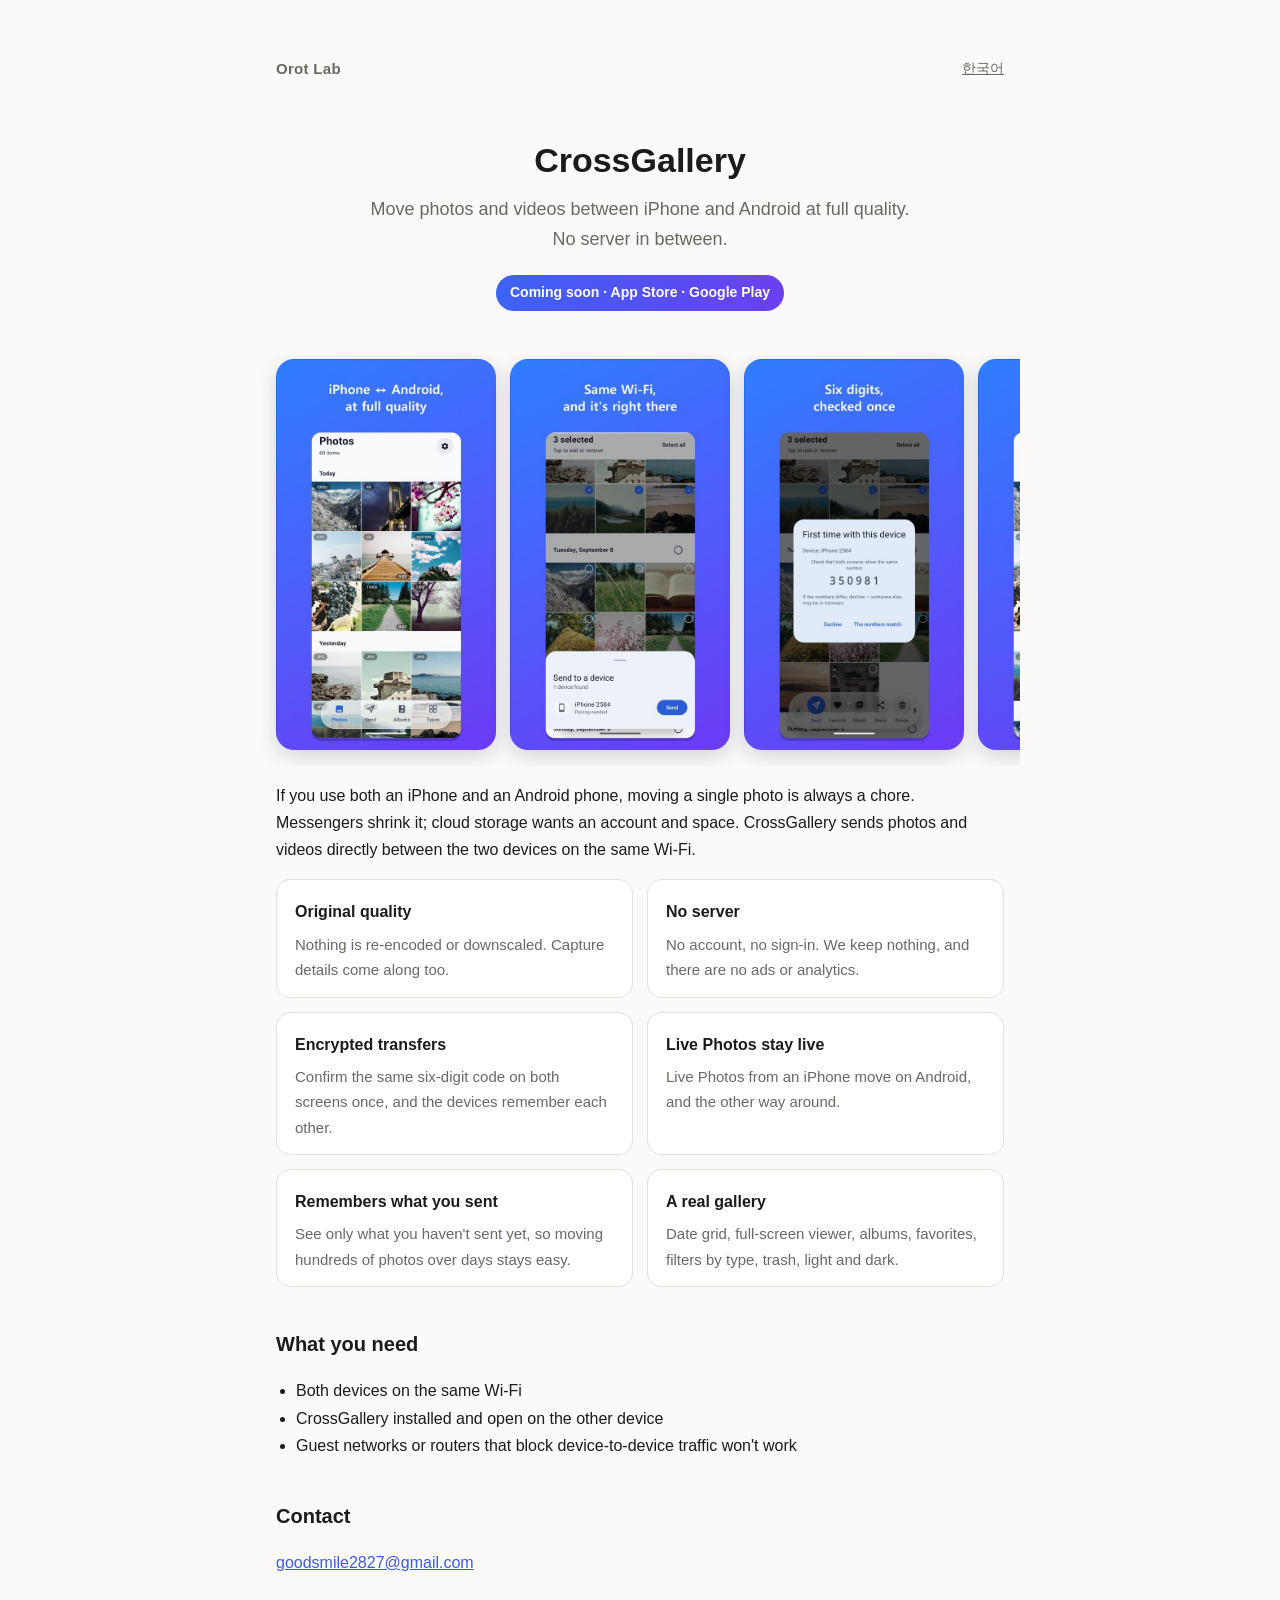
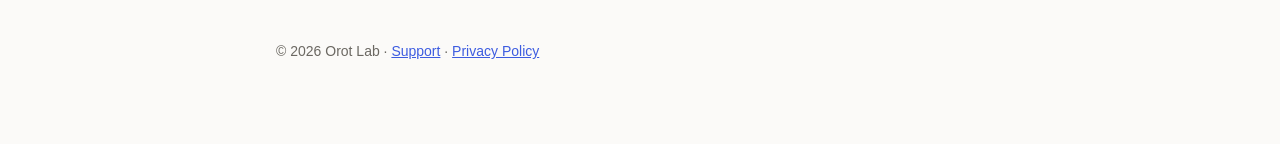
==== en/index.html @ c9f6dfe4 "지원 페이지 /support/ - 자주 묻는 질문과 문의 Co-Authored-By: Claude Opus 5.5 <noreply@anthropic.com>" ====
<!doctype html>
<html lang="en">
<head>
<meta charset="utf-8">
<meta name="viewport" content="width=device-width, initial-scale=1">
<title>CrossGallery · Orot Lab</title>
<meta name="description" content="Move photos and videos between iPhone and Android at full quality. No server.">
<link rel="alternate" hreflang="ko" href="https://orotlab.com/">
<link rel="stylesheet" href="/style.css?v=3">
</head>
<body>
<main>
  <header class="top">
    <a class="brand" href="/en/">Orot Lab</a>
    <a class="lang" href="/">한국어</a>
  </header>

  <section class="hero">
    <h1>CrossGallery</h1>
    <p class="lead">Move photos and videos between iPhone and Android at full quality.<br>No server in between.</p>
    <span class="badge">Coming soon · App Store · Google Play</span>
  </section>

  <div class="shots">
    <img src="/img/en_1_grid.jpg" alt="Photo grid by date" width="540" height="960">
    <img src="/img/en_2_send.jpg" alt="Sending photos" width="540" height="960">
    <img src="/img/en_3_pair.jpg" alt="Confirming a six-digit code when pairing" width="540" height="960">
    <img src="/img/en_4_unsent.jpg" alt="Only the photos you haven't sent yet" width="540" height="960">
    <img src="/img/en_5_viewer.jpg" alt="Full-screen viewer" width="540" height="960">
    <img src="/img/en_6_dark.jpg" alt="Dark theme" width="540" height="960">
  </div>

  <p>If you use both an iPhone and an Android phone, moving a single photo is always a chore. Messengers
  shrink it; cloud storage wants an account and space. CrossGallery sends photos and videos directly
  between the two devices on the same Wi-Fi.</p>

  <div class="features">
    <div class="feature"><h3>Original quality</h3><p>Nothing is re-encoded or downscaled. Capture details come along too.</p></div>
    <div class="feature"><h3>No server</h3><p>No account, no sign-in. We keep nothing, and there are no ads or analytics.</p></div>
    <div class="feature"><h3>Encrypted transfers</h3><p>Confirm the same six-digit code on both screens once, and the devices remember each other.</p></div>
    <div class="feature"><h3>Live Photos stay live</h3><p>Live Photos from an iPhone move on Android, and the other way around.</p></div>
    <div class="feature"><h3>Remembers what you sent</h3><p>See only what you haven't sent yet, so moving hundreds of photos over days stays easy.</p></div>
    <div class="feature"><h3>A real gallery</h3><p>Date grid, full-screen viewer, albums, favorites, filters by type, trash, light and dark.</p></div>
  </div>

  <h2>What you need</h2>
  <ul class="needs">
    <li>Both devices on the same Wi-Fi</li>
    <li>CrossGallery installed and open on the other device</li>
    <li>Guest networks or routers that block device-to-device traffic won't work</li>
  </ul>

  <h2>Contact</h2>
  <p><a href="mailto:goodsmile2827@gmail.com">goodsmile2827@gmail.com</a></p>

  <footer>© 2026 Orot Lab · <a href="/support/#en">Support</a> · <a href="/privacy/#en">Privacy Policy</a></footer>
</main>
</body>
</html>
---- style.css ----
:root {
  --bg: #fbfaf8;
  --text: #1c1b19;
  --muted: #6b6862;
  --line: #e4e1dc;
  --accent: #3d5ce0;
}
@media (prefers-color-scheme: dark) {
  :root {
    --bg: #161615;
    --text: #ecebe8;
    --muted: #9c9993;
    --line: #2e2d2b;
    --accent: #8fb6dc;
  }
}
* { box-sizing: border-box; }
body {
  margin: 0;
  background: var(--bg);
  color: var(--text);
  font: 16px/1.7 -apple-system, BlinkMacSystemFont, "Apple SD Gothic Neo", "Noto Sans KR", "Segoe UI", sans-serif;
}
main { max-width: 760px; margin: 0 auto; padding: 56px 16px 80px; }
header { margin-bottom: 40px; }
.brand { font-weight: 700; font-size: 15px; letter-spacing: .02em; color: var(--muted); text-decoration: none; }
h1 { font-size: 30px; line-height: 1.3; margin: 12px 0 8px; }
h2 { font-size: 20px; margin: 40px 0 8px; }
h3 { font-size: 16px; margin: 24px 0 4px; }
p, li { color: var(--text); }
.muted { color: var(--muted); font-size: 14px; }
a { color: var(--accent); }
hr { border: 0; border-top: 1px solid var(--line); margin: 56px 0; }
table { width: 100%; border-collapse: collapse; font-size: 15px; }
th, td { text-align: left; vertical-align: top; padding: 8px 8px 8px 0; border-bottom: 1px solid var(--line); }
th { color: var(--muted); font-weight: 600; }
footer { margin-top: 64px; color: var(--muted); font-size: 14px; }

/* 첫 페이지 */
:root { --brand1: #3d63f5; --brand2: #6b3ff0; --card: #ffffff; }
@media (prefers-color-scheme: dark) { :root { --card: #1f1f1d; } }
.top { display: flex; justify-content: space-between; align-items: center; }
.lang { font-size: 14px; color: var(--muted); }
.hero { text-align: center; padding: 16px 0 8px; }
.hero h1 { font-size: 34px; margin: 0 0 12px; }
.hero .lead { font-size: 18px; color: var(--muted); margin: 0 auto; max-width: 30em; }
.badge { display: inline-block; margin-top: 20px; padding: 6px 14px; border-radius: 999px;
  background: linear-gradient(90deg, var(--brand1), var(--brand2)); color: #fff; font-size: 14px; font-weight: 600; }
.shots { display: flex; gap: 14px; overflow-x: auto; scroll-snap-type: x mandatory;
  margin: 36px -16px 0; padding: 4px 16px 16px; }
.shots img { flex: 0 0 auto; width: 220px; height: auto; border-radius: 18px; scroll-snap-align: center;
  box-shadow: 0 6px 20px rgba(40, 40, 90, .18); }
.features { display: grid; grid-template-columns: repeat(auto-fit, minmax(260px, 1fr)); gap: 14px; margin-top: 16px; }
.feature { background: var(--card); border: 1px solid var(--line); border-radius: 14px; padding: 18px 18px 14px; }
.feature h3 { margin: 0 0 6px; }
.feature p { margin: 0; color: var(--muted); font-size: 15px; }
ul.needs { padding-left: 20px; color: var(--muted); }

/* 지원 */
.contact { background: var(--card); border: 1px solid var(--line); border-radius: 14px; padding: 16px 18px; margin-bottom: 8px; }
details { border-bottom: 1px solid var(--line); padding: 10px 0; }
details summary { cursor: pointer; font-weight: 600; }
details[open] summary { margin-bottom: 4px; }
details p, details ul { margin: 6px 0 4px; color: var(--muted); }
details li { color: var(--muted); }
code { font-size: 14px; }
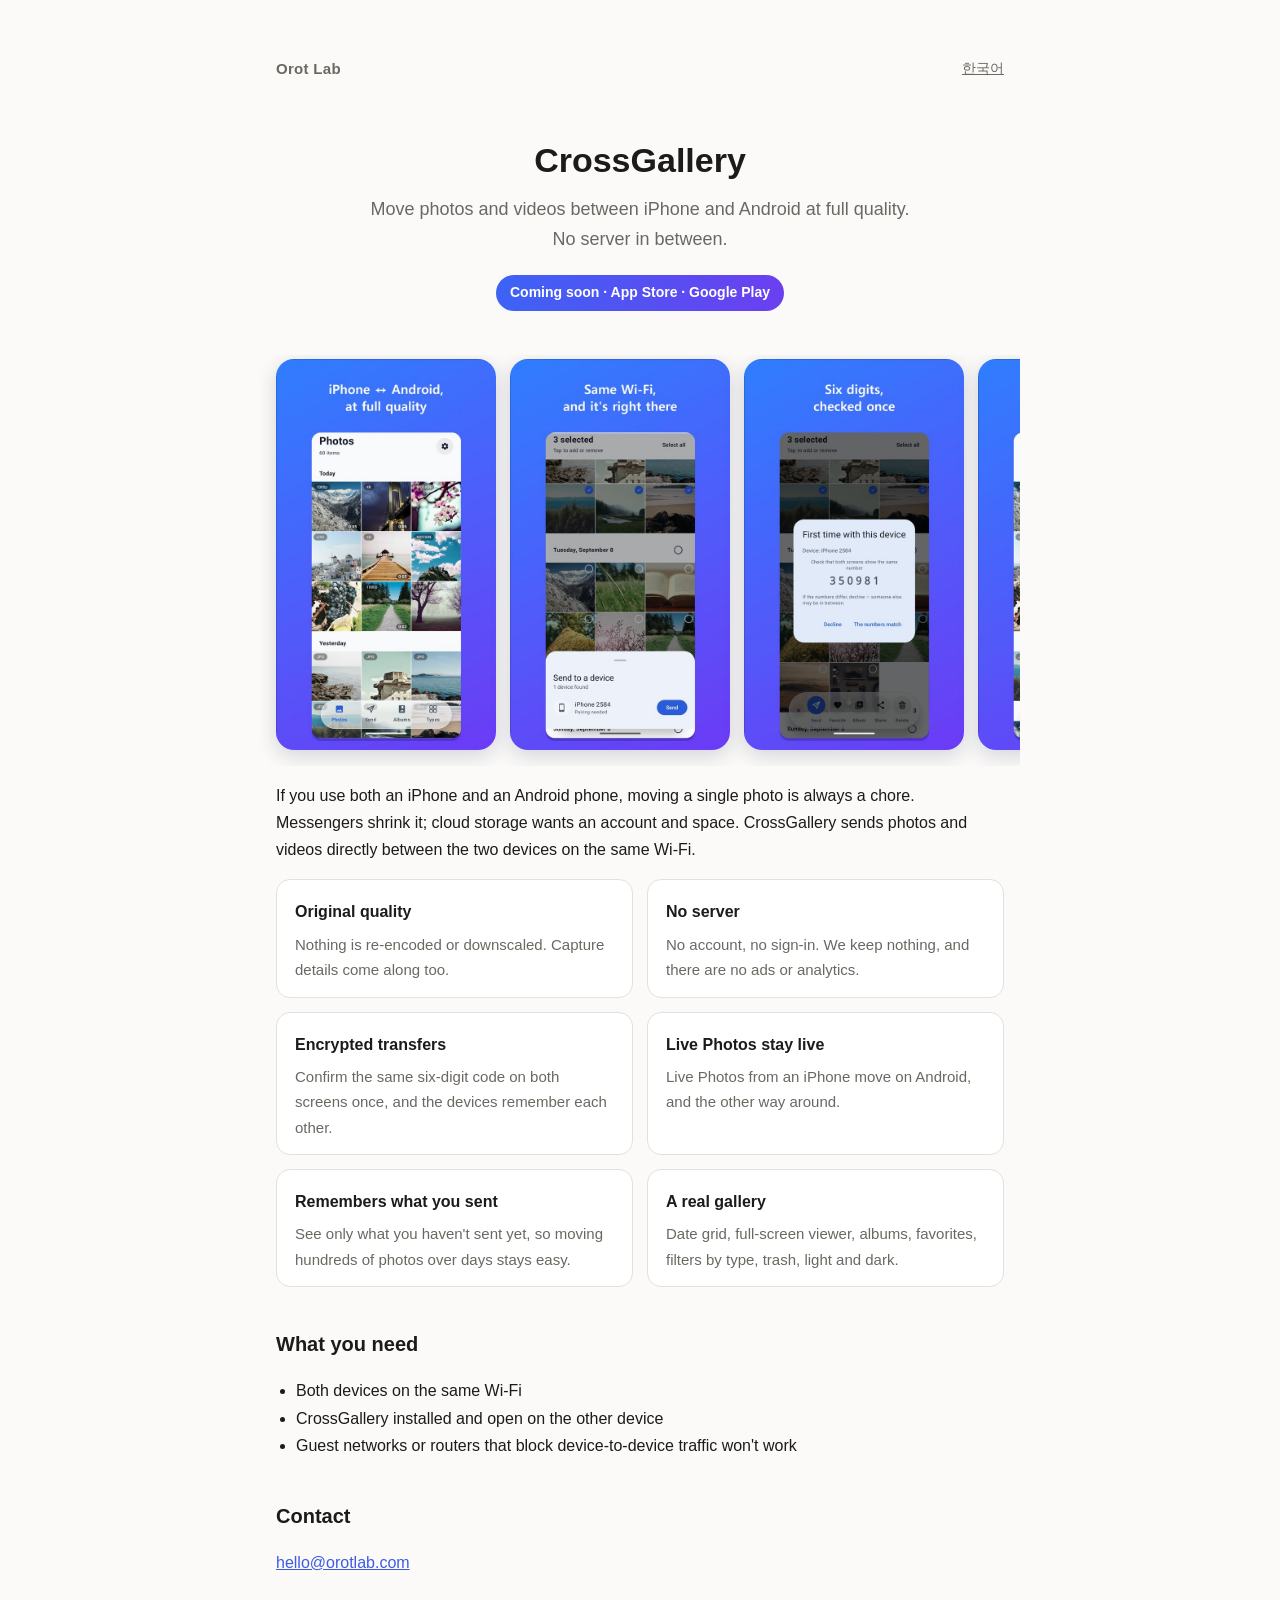
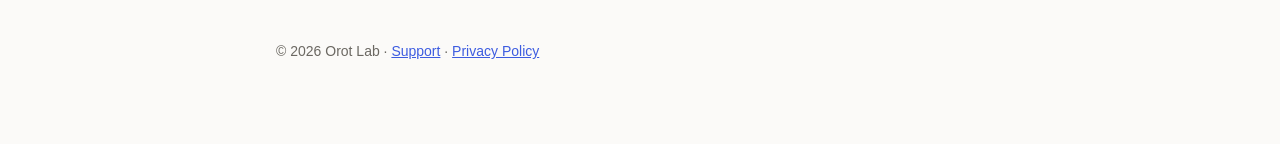
==== commit 5009c675: "연락처를 hello@orotlab.com 으로 Co-Authored-By: Claude Opus 5.5 <noreply@anthropic.com>" ====
--- a/en/index.html
+++ b/en/index.html
@@ -51,7 +51,7 @@
   </ul>
 
   <h2>Contact</h2>
-  <p><a href="mailto:goodsmile2827@gmail.com">goodsmile2827@gmail.com</a></p>
+  <p><a href="mailto:hello@orotlab.com">hello@orotlab.com</a></p>
 
   <footer>© 2026 Orot Lab · <a href="/support/#en">Support</a> · <a href="/privacy/#en">Privacy Policy</a></footer>
 </main>
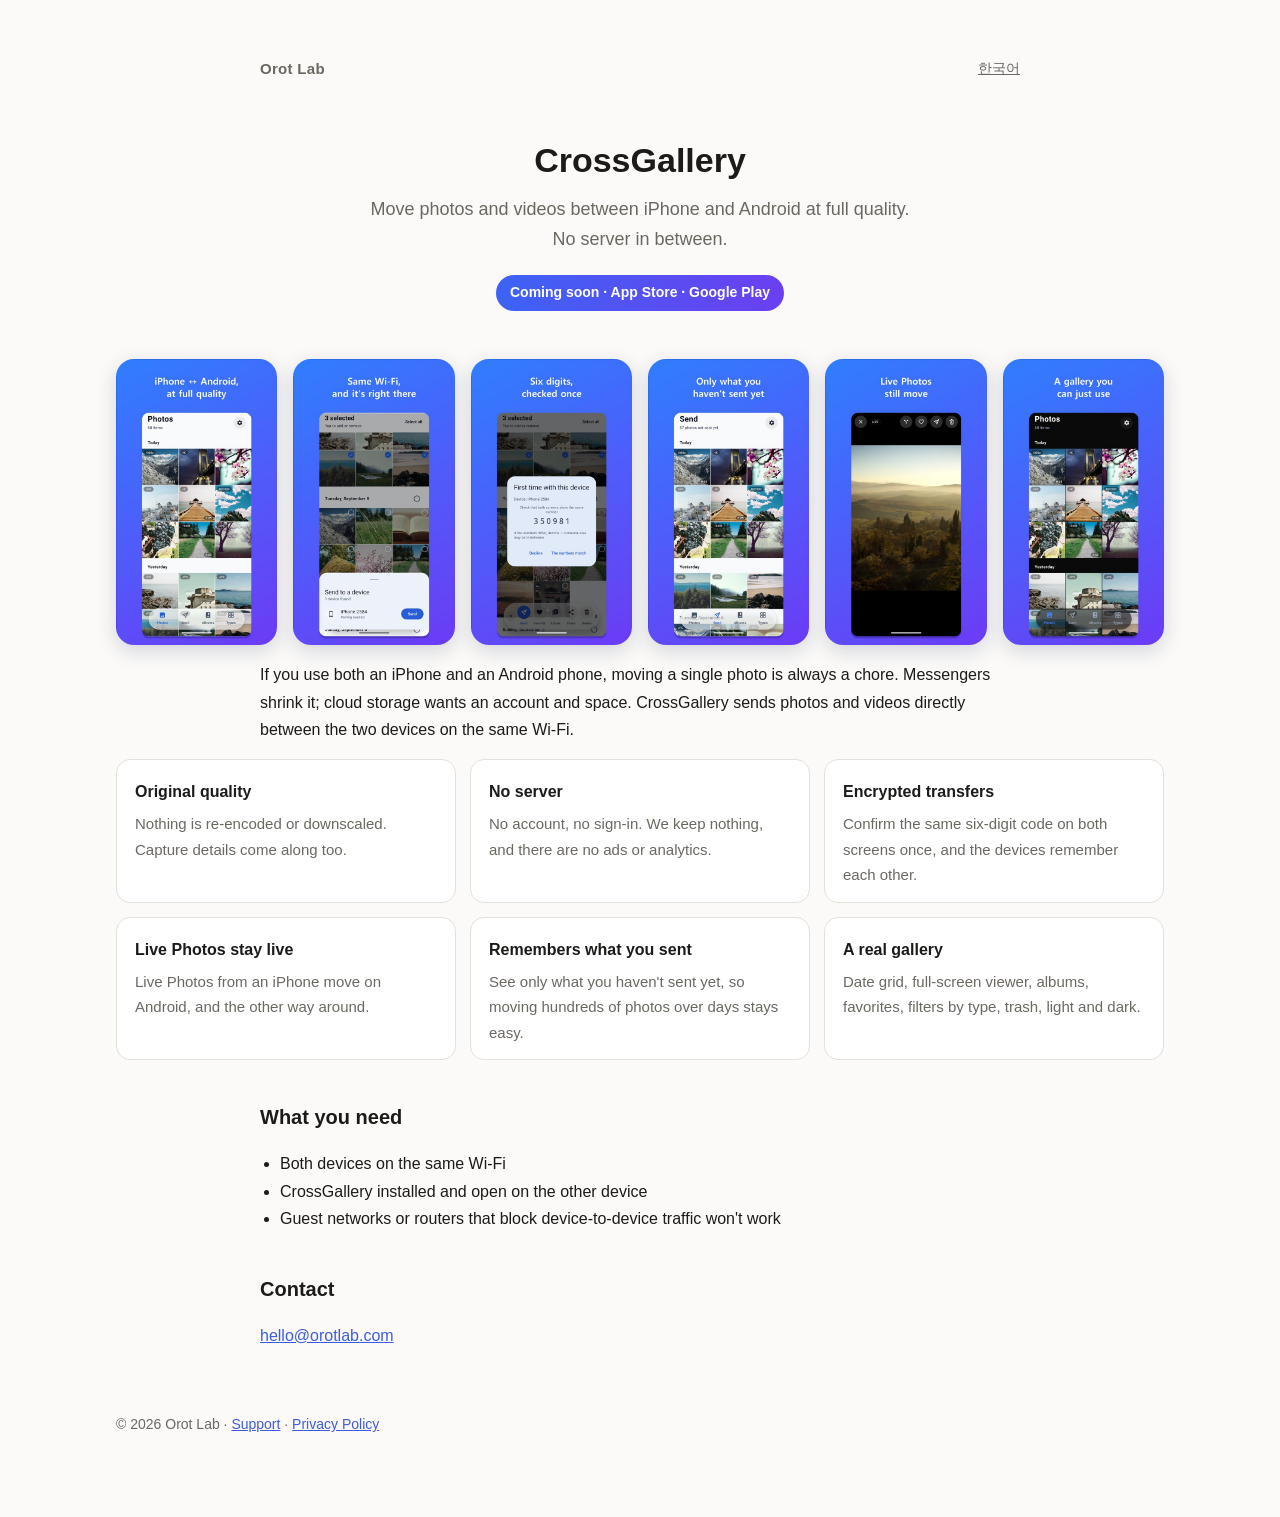
==== commit 876d1d7a: "PC 폭에서 넓게 - 스크린샷 한 줄, 기능 3열, 지원 질문 2열 Co-Authored-By: Claude Opus 5.5 <noreply@anthropic.com>" ====
--- a/en/index.html
+++ b/en/index.html
@@ -6,10 +6,10 @@
 <title>CrossGallery · Orot Lab</title>
 <meta name="description" content="Move photos and videos between iPhone and Android at full quality. No server.">
 <link rel="alternate" hreflang="ko" href="https://orotlab.com/">
-<link rel="stylesheet" href="/style.css?v=3">
+<link rel="stylesheet" href="/style.css?v=4">
 </head>
 <body>
-<main>
+<main class="wide">
   <header class="top">
     <a class="brand" href="/en/">Orot Lab</a>
     <a class="lang" href="/">한국어</a>
--- a/style.css
+++ b/style.css
@@ -64,3 +64,16 @@
 details p, details ul { margin: 6px 0 4px; color: var(--muted); }
 details li { color: var(--muted); }
 code { font-size: 14px; }
+
+/* PC 폭 - 휴대폰은 위의 한 줄 배치 그대로 */
+@media (min-width: 1024px) {
+  main.wide { max-width: 1080px; }
+  main.wide > p, main.wide > ul, main.wide > h2, main.wide > header, main.wide > .contact {
+    max-width: 760px; margin-left: auto; margin-right: auto; }
+  .shots { overflow: visible; margin: 40px 0 8px; padding: 0; gap: 16px; }
+  .shots img { width: calc((100% - 5 * 16px) / 6); }
+  .features { grid-template-columns: repeat(3, 1fr); }
+  .faq { display: grid; grid-template-columns: 1fr 1fr; column-gap: 48px; align-items: start; }
+  .faq-group h2 { margin-top: 32px; }
+  #en > h1, #en > .contact { max-width: 760px; margin-left: auto; margin-right: auto; }
+}
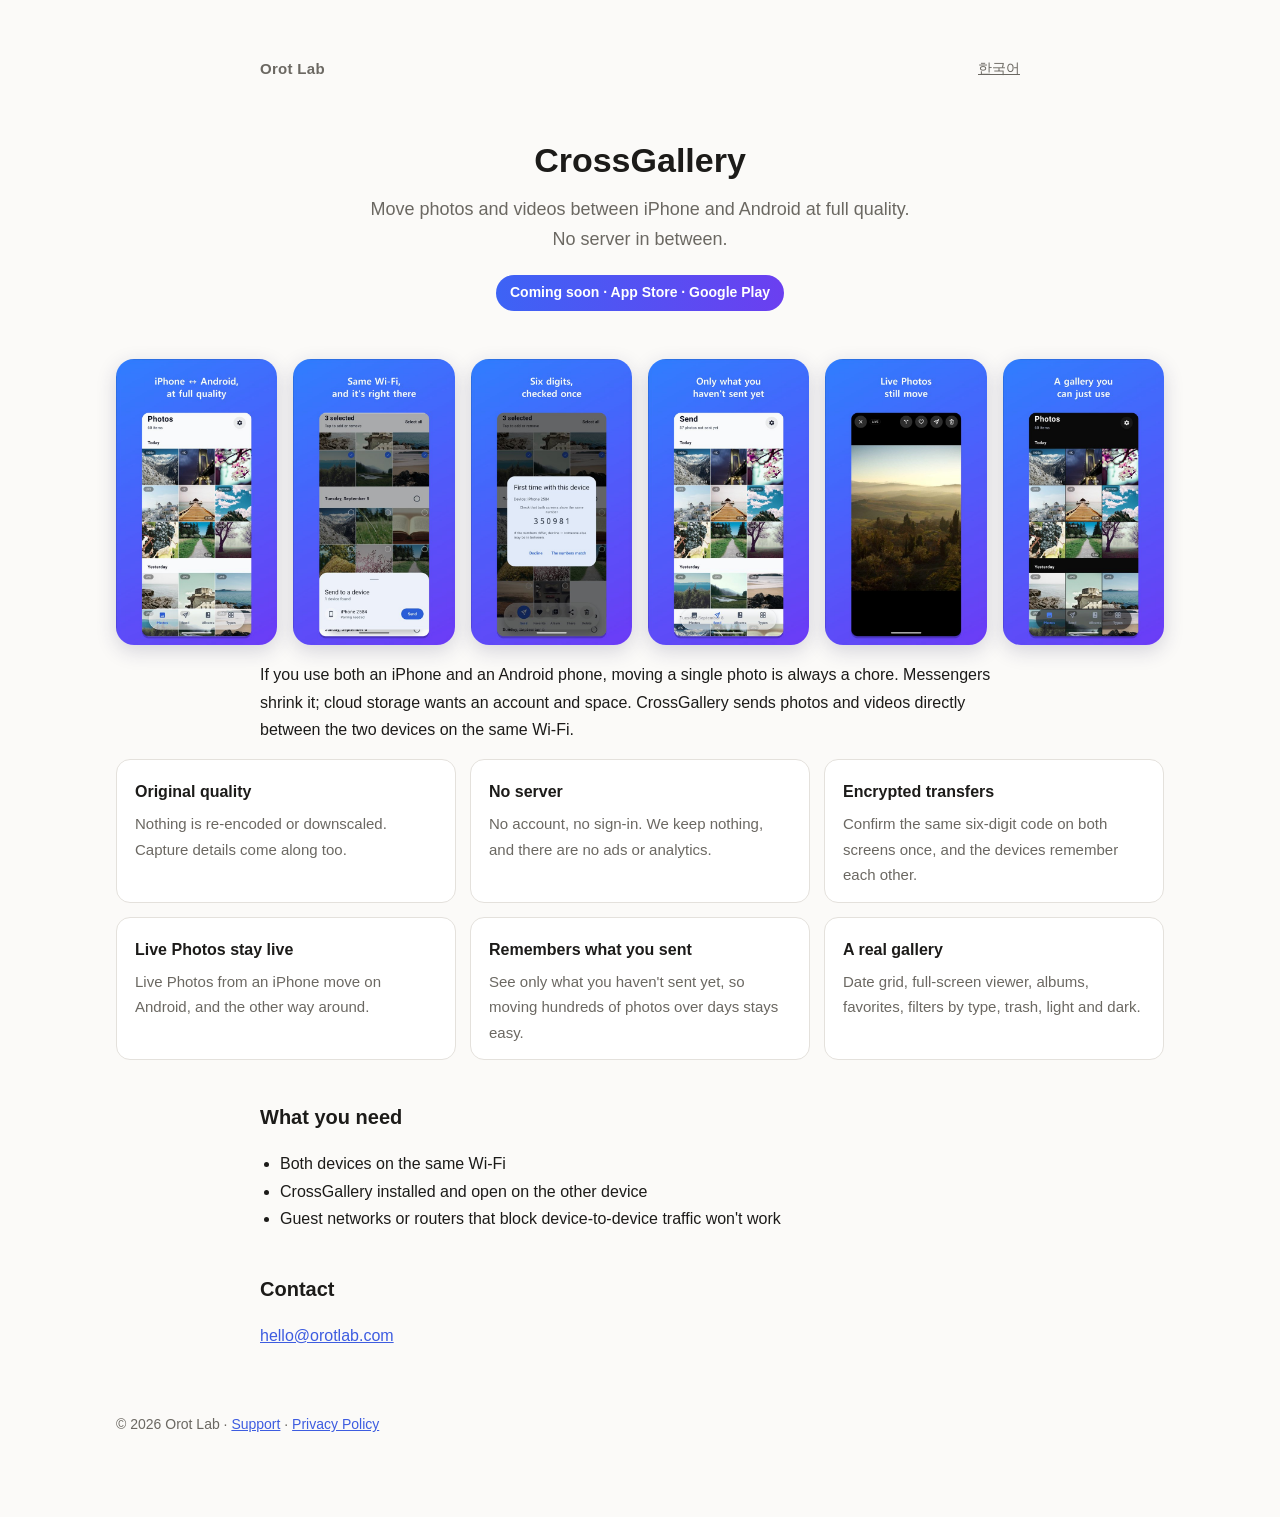
==== commit 37064aa0: "스크린샷에 올리면 벡터 돋보기 배지 - 흐린 zoom-in 커서 대신 Co-Authored-By: Claude Opus 5.5 <noreply@anthropic.com>" ====
--- a/en/index.html
+++ b/en/index.html
@@ -6,7 +6,7 @@
 <title>CrossGallery · Orot Lab</title>
 <meta name="description" content="Move photos and videos between iPhone and Android at full quality. No server.">
 <link rel="alternate" hreflang="ko" href="https://orotlab.com/">
-<link rel="stylesheet" href="/style.css?v=4">
+<link rel="stylesheet" href="/style.css?v=7">
 </head>
 <body>
 <main class="wide">
@@ -22,12 +22,12 @@
   </section>
 
   <div class="shots">
-    <img src="/img/en_1_grid.jpg" alt="Photo grid by date" width="540" height="960">
-    <img src="/img/en_2_send.jpg" alt="Sending photos" width="540" height="960">
-    <img src="/img/en_3_pair.jpg" alt="Confirming a six-digit code when pairing" width="540" height="960">
-    <img src="/img/en_4_unsent.jpg" alt="Only the photos you haven't sent yet" width="540" height="960">
-    <img src="/img/en_5_viewer.jpg" alt="Full-screen viewer" width="540" height="960">
-    <img src="/img/en_6_dark.jpg" alt="Dark theme" width="540" height="960">
+    <button class="shot" type="button"><img src="/img/en_1_grid.jpg" alt="Photo grid by date" width="540" height="960"></button>
+    <button class="shot" type="button"><img src="/img/en_2_send.jpg" alt="Sending photos" width="540" height="960"></button>
+    <button class="shot" type="button"><img src="/img/en_3_pair.jpg" alt="Confirming a six-digit code when pairing" width="540" height="960"></button>
+    <button class="shot" type="button"><img src="/img/en_4_unsent.jpg" alt="Only the photos you haven't sent yet" width="540" height="960"></button>
+    <button class="shot" type="button"><img src="/img/en_5_viewer.jpg" alt="Full-screen viewer" width="540" height="960"></button>
+    <button class="shot" type="button"><img src="/img/en_6_dark.jpg" alt="Dark theme" width="540" height="960"></button>
   </div>
 
   <p>If you use both an iPhone and an Android phone, moving a single photo is always a chore. Messengers
@@ -55,5 +55,6 @@
 
   <footer>© 2026 Orot Lab · <a href="/support/#en">Support</a> · <a href="/privacy/#en">Privacy Policy</a></footer>
 </main>
+<script src="/lightbox.js?v=2"></script>
 </body>
 </html>
--- a/style.css
+++ b/style.css
@@ -48,8 +48,19 @@
   background: linear-gradient(90deg, var(--brand1), var(--brand2)); color: #fff; font-size: 14px; font-weight: 600; }
 .shots { display: flex; gap: 14px; overflow-x: auto; scroll-snap-type: x mandatory;
   margin: 36px -16px 0; padding: 4px 16px 16px; }
-.shots img { flex: 0 0 auto; width: 220px; height: auto; border-radius: 18px; scroll-snap-align: center;
+/* 스크린샷 한 장 = 버튼. 누르면 크게 본다(lightbox.js) */
+.shot { flex: 0 0 auto; width: 220px; position: relative; padding: 0; border: 0; background: none;
+  border-radius: 18px; overflow: hidden; cursor: pointer; scroll-snap-align: center;
   box-shadow: 0 6px 20px rgba(40, 40, 90, .18); }
+.shot img { display: block; width: 100%; height: auto; transition: transform .25s ease, filter .25s ease; }
+/* 브라우저 돋보기 커서는 윈도우에서 작고 흐려서, 올리면 가운데에 벡터 돋보기 배지를 띄운다 */
+.shot::after { content: ""; position: absolute; inset: 0; margin: auto; width: 56px; height: 56px; border-radius: 50%;
+  background: rgba(255, 255, 255, .94) url("data:image/svg+xml,%3Csvg xmlns='http://www.w3.org/2000/svg' viewBox='0 0 24 24' fill='none' stroke='%233d5ce0' stroke-width='2.2' stroke-linecap='round'%3E%3Ccircle cx='10.5' cy='10.5' r='6.5'/%3E%3Cpath d='M15.5 15.5 20 20M10.5 7.8v5.4M7.8 10.5h5.4'/%3E%3C/svg%3E") center / 26px no-repeat;
+  box-shadow: 0 6px 18px rgba(20, 20, 60, .28); opacity: 0; transform: scale(.8);
+  transition: opacity .2s ease, transform .2s ease; pointer-events: none; }
+.shot:hover img, .shot:focus-visible img { transform: scale(1.04); filter: brightness(.88); }
+.shot:hover::after, .shot:focus-visible::after { opacity: 1; transform: scale(1); }
+.shot:focus-visible { outline: 3px solid var(--accent); outline-offset: 3px; }
 .features { display: grid; grid-template-columns: repeat(auto-fit, minmax(260px, 1fr)); gap: 14px; margin-top: 16px; }
 .feature { background: var(--card); border: 1px solid var(--line); border-radius: 14px; padding: 18px 18px 14px; }
 .feature h3 { margin: 0 0 6px; }
@@ -65,15 +76,33 @@
 details li { color: var(--muted); }
 code { font-size: 14px; }
 
-/* PC 폭 - 휴대폰은 위의 한 줄 배치 그대로 */
+/* 넓은 화면 - 휴대폰은 위의 한 줄 배치 그대로.
+   720: 작은 노트북(1280x720 을 150% 배율로 쓰면 CSS 폭 ~850), 태블릿 가로
+   1024: 스크린샷 여섯 장을 한 줄에 - 이보다 좁으면 장당 120px 아래로 작아져 옆으로 넘기는 게 낫다 */
+@media (min-width: 720px) {
+  main.wide { max-width: 1080px; }
+  main.wide > p, main.wide > ul, main.wide > h2, main.wide > header, main.wide > .contact,
+  #en > h1, #en > .contact { max-width: 760px; margin-left: auto; margin-right: auto; }
+  .faq { display: grid; grid-template-columns: 1fr 1fr; column-gap: 40px; align-items: start; }
+  .faq-group h2 { margin-top: 32px; }
+}
 @media (min-width: 1024px) {
-  main.wide { max-width: 1080px; }
-  main.wide > p, main.wide > ul, main.wide > h2, main.wide > header, main.wide > .contact {
-    max-width: 760px; margin-left: auto; margin-right: auto; }
   .shots { overflow: visible; margin: 40px 0 8px; padding: 0; gap: 16px; }
-  .shots img { width: calc((100% - 5 * 16px) / 6); }
+  .shot { width: calc((100% - 5 * 16px) / 6); }
   .features { grid-template-columns: repeat(3, 1fr); }
-  .faq { display: grid; grid-template-columns: 1fr 1fr; column-gap: 48px; align-items: start; }
-  .faq-group h2 { margin-top: 32px; }
-  #en > h1, #en > .contact { max-width: 760px; margin-left: auto; margin-right: auto; }
 }
+
+/* 스크린샷 크게 보기 (lightbox.js) */
+.lightbox { position: fixed; inset: 0; z-index: 100; background: rgba(0, 0, 0, .88);
+  display: flex; align-items: center; justify-content: center; padding: 56px 16px; }
+.lightbox[hidden] { display: none; }
+.lightbox img { max-width: 100%; max-height: 100%; border-radius: 22px; box-shadow: 0 10px 40px rgba(0, 0, 0, .5); }
+.lb-btn { position: absolute; border: 0; background: rgba(255, 255, 255, .14); color: #fff; cursor: pointer;
+  width: 44px; height: 44px; border-radius: 50%; font-size: 28px; line-height: 44px; padding: 0; }
+.lb-btn:hover { background: rgba(255, 255, 255, .26); }
+.lb-close { top: 12px; right: 12px; }
+.lb-prev { left: 12px; top: 50%; transform: translateY(-50%); }
+.lb-next { right: 12px; top: 50%; transform: translateY(-50%); }
+.lb-count { position: absolute; bottom: 16px; left: 0; right: 0; text-align: center; color: rgba(255, 255, 255, .7); font-size: 14px; }
+/* 휴대폰은 밀어서 넘기므로 화살표가 그림을 가리지 않게 숨긴다 */
+@media (max-width: 719px) { .lb-prev, .lb-next { display: none; } }
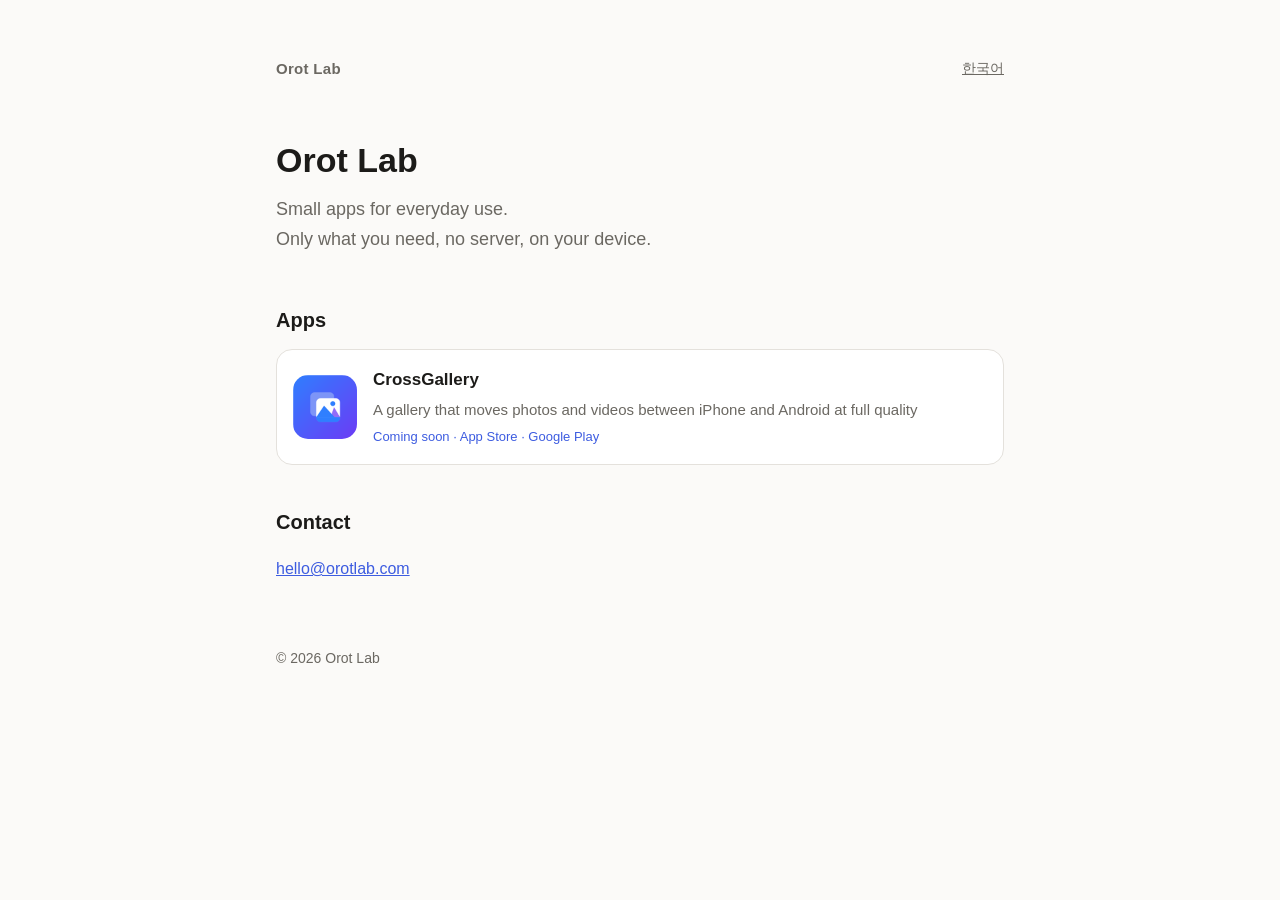
==== commit df33bc02: "Orot Lab 회사 첫 화면을 두고 CrossGallery 는 /crossgallery/ 아래로 - 옛 주소는 넘겨준다 Co-Authored-By: Claude Opus 5.5 " ====
--- a/en/index.html
+++ b/en/index.html
@@ -3,58 +3,37 @@
 <head>
 <meta charset="utf-8">
 <meta name="viewport" content="width=device-width, initial-scale=1">
-<title>CrossGallery · Orot Lab</title>
-<meta name="description" content="Move photos and videos between iPhone and Android at full quality. No server.">
+<title>Orot Lab</title>
+<meta name="description" content="Orot Lab makes small apps for everyday use.">
 <link rel="alternate" hreflang="ko" href="https://orotlab.com/">
-<link rel="stylesheet" href="/style.css?v=7">
+<link rel="stylesheet" href="/style.css?v=8">
 </head>
 <body>
-<main class="wide">
+<main>
   <header class="top">
     <a class="brand" href="/en/">Orot Lab</a>
     <a class="lang" href="/">한국어</a>
   </header>
 
-  <section class="hero">
-    <h1>CrossGallery</h1>
-    <p class="lead">Move photos and videos between iPhone and Android at full quality.<br>No server in between.</p>
-    <span class="badge">Coming soon · App Store · Google Play</span>
+  <section class="company">
+    <h1>Orot Lab</h1>
+    <p class="lead">Small apps for everyday use.<br>Only what you need, no server, on your device.</p>
   </section>
 
-  <div class="shots">
-    <button class="shot" type="button"><img src="/img/en_1_grid.jpg" alt="Photo grid by date" width="540" height="960"></button>
-    <button class="shot" type="button"><img src="/img/en_2_send.jpg" alt="Sending photos" width="540" height="960"></button>
-    <button class="shot" type="button"><img src="/img/en_3_pair.jpg" alt="Confirming a six-digit code when pairing" width="540" height="960"></button>
-    <button class="shot" type="button"><img src="/img/en_4_unsent.jpg" alt="Only the photos you haven't sent yet" width="540" height="960"></button>
-    <button class="shot" type="button"><img src="/img/en_5_viewer.jpg" alt="Full-screen viewer" width="540" height="960"></button>
-    <button class="shot" type="button"><img src="/img/en_6_dark.jpg" alt="Dark theme" width="540" height="960"></button>
-  </div>
-
-  <p>If you use both an iPhone and an Android phone, moving a single photo is always a chore. Messengers
-  shrink it; cloud storage wants an account and space. CrossGallery sends photos and videos directly
-  between the two devices on the same Wi-Fi.</p>
-
-  <div class="features">
-    <div class="feature"><h3>Original quality</h3><p>Nothing is re-encoded or downscaled. Capture details come along too.</p></div>
-    <div class="feature"><h3>No server</h3><p>No account, no sign-in. We keep nothing, and there are no ads or analytics.</p></div>
-    <div class="feature"><h3>Encrypted transfers</h3><p>Confirm the same six-digit code on both screens once, and the devices remember each other.</p></div>
-    <div class="feature"><h3>Live Photos stay live</h3><p>Live Photos from an iPhone move on Android, and the other way around.</p></div>
-    <div class="feature"><h3>Remembers what you sent</h3><p>See only what you haven't sent yet, so moving hundreds of photos over days stays easy.</p></div>
-    <div class="feature"><h3>A real gallery</h3><p>Date grid, full-screen viewer, albums, favorites, filters by type, trash, light and dark.</p></div>
-  </div>
-
-  <h2>What you need</h2>
-  <ul class="needs">
-    <li>Both devices on the same Wi-Fi</li>
-    <li>CrossGallery installed and open on the other device</li>
-    <li>Guest networks or routers that block device-to-device traffic won't work</li>
-  </ul>
+  <h2>Apps</h2>
+  <a class="app-card" href="/crossgallery/en/">
+    <img src="/crossgallery/img/icon.png" alt="" width="64" height="64">
+    <span class="app-text">
+      <strong>CrossGallery</strong>
+      <span>A gallery that moves photos and videos between iPhone and Android at full quality</span>
+      <span class="app-meta">Coming soon · App Store · Google Play</span>
+    </span>
+  </a>
 
   <h2>Contact</h2>
   <p><a href="mailto:hello@orotlab.com">hello@orotlab.com</a></p>
 
-  <footer>© 2026 Orot Lab · <a href="/support/#en">Support</a> · <a href="/privacy/#en">Privacy Policy</a></footer>
+  <footer>© 2026 Orot Lab</footer>
 </main>
-<script src="/lightbox.js?v=2"></script>
 </body>
 </html>
--- a/style.css
+++ b/style.css
@@ -106,3 +106,17 @@
 .lb-count { position: absolute; bottom: 16px; left: 0; right: 0; text-align: center; color: rgba(255, 255, 255, .7); font-size: 14px; }
 /* 휴대폰은 밀어서 넘기므로 화살표가 그림을 가리지 않게 숨긴다 */
 @media (max-width: 719px) { .lb-prev, .lb-next { display: none; } }
+
+/* 회사 첫 화면 - 앱 목록 */
+.company { padding: 16px 0 8px; }
+.company h1 { font-size: 34px; margin: 0 0 12px; }
+.company .lead { font-size: 18px; color: var(--muted); margin: 0; }
+.app-card { display: flex; gap: 16px; align-items: center; padding: 16px; margin-top: 12px;
+  background: var(--card); border: 1px solid var(--line); border-radius: 16px;
+  color: var(--text); text-decoration: none; transition: border-color .2s ease, transform .2s ease; }
+.app-card:hover, .app-card:focus-visible { border-color: var(--accent); transform: translateY(-1px); }
+.app-card img { flex: 0 0 auto; width: 64px; height: 64px; border-radius: 15px; }
+.app-text { display: flex; flex-direction: column; gap: 2px; min-width: 0; }
+.app-text strong { font-size: 17px; }
+.app-text span { color: var(--muted); font-size: 15px; }
+.app-text .app-meta { font-size: 13px; color: var(--accent); margin-top: 2px; }
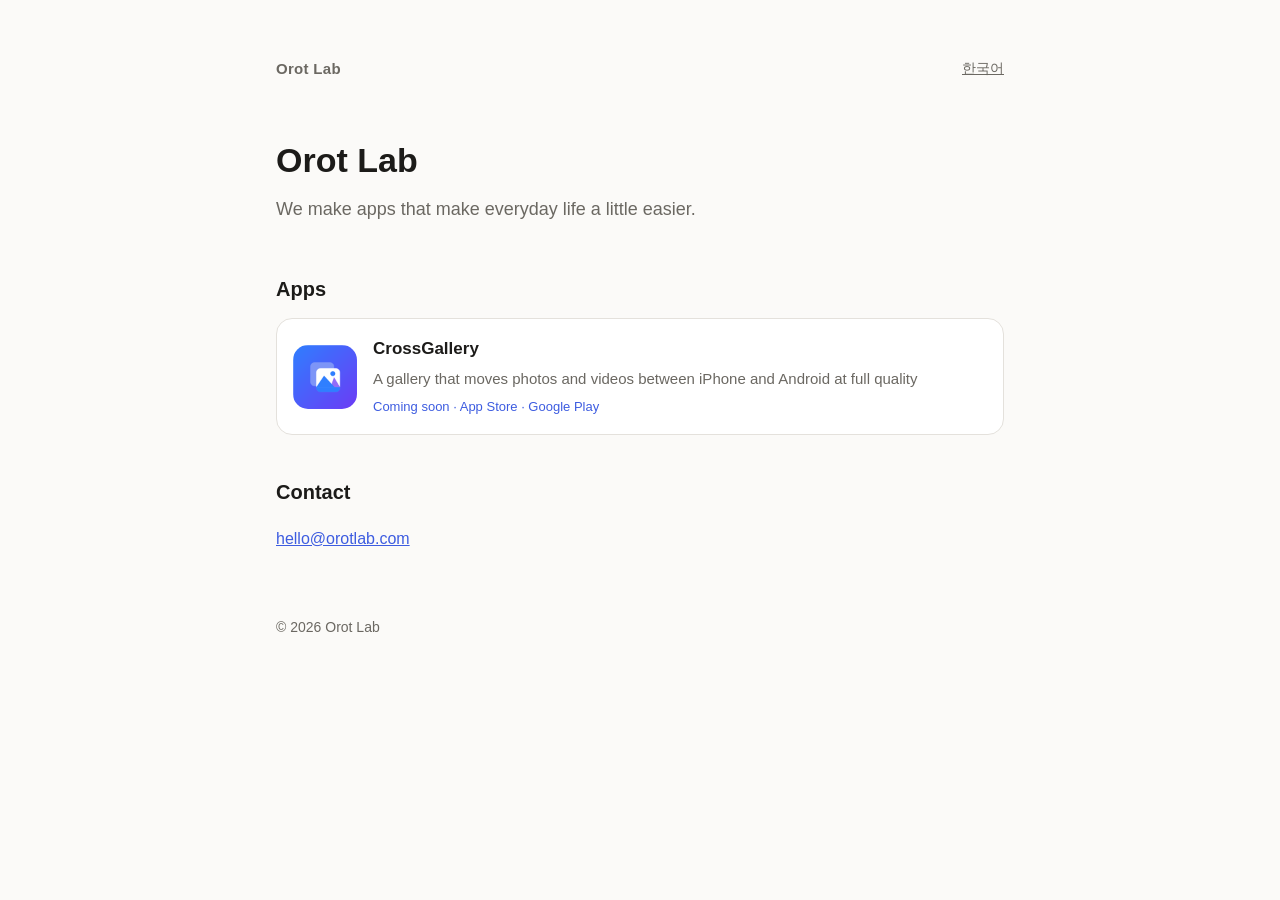
==== commit 49ef7d66: "회사 소개 문구를 앱과 상관없이 - 서버 없이·기기 안에서는 크로스갤러리 얘기다 Co-Authored-By: Claude Opus 5.5 <noreply@anthropic.com>" ====
--- a/en/index.html
+++ b/en/index.html
@@ -4,7 +4,7 @@
 <meta charset="utf-8">
 <meta name="viewport" content="width=device-width, initial-scale=1">
 <title>Orot Lab</title>
-<meta name="description" content="Orot Lab makes small apps for everyday use.">
+<meta name="description" content="We make apps that make everyday life a little easier.">
 <link rel="alternate" hreflang="ko" href="https://orotlab.com/">
 <link rel="stylesheet" href="/style.css?v=8">
 </head>
@@ -17,7 +17,7 @@
 
   <section class="company">
     <h1>Orot Lab</h1>
-    <p class="lead">Small apps for everyday use.<br>Only what you need, no server, on your device.</p>
+    <p class="lead">We make apps that make everyday life a little easier.</p>
   </section>
 
   <h2>Apps</h2>
